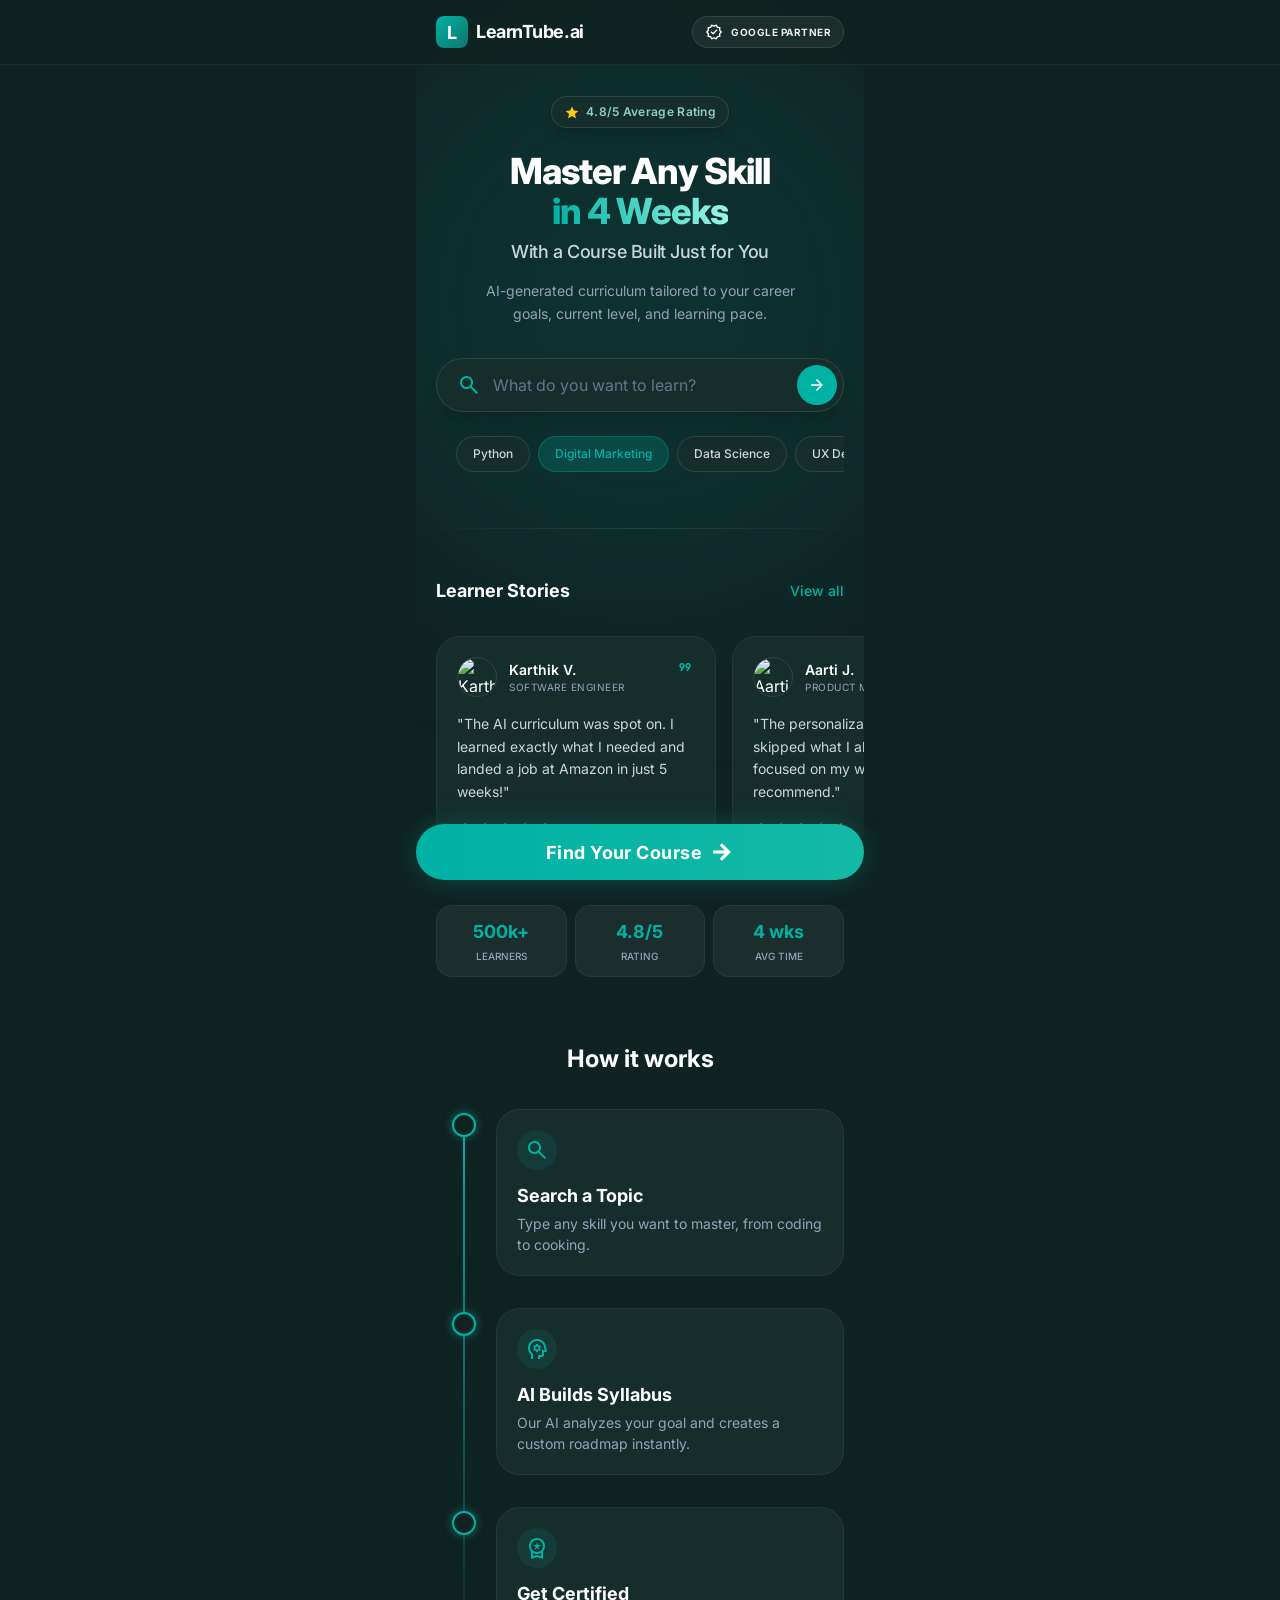
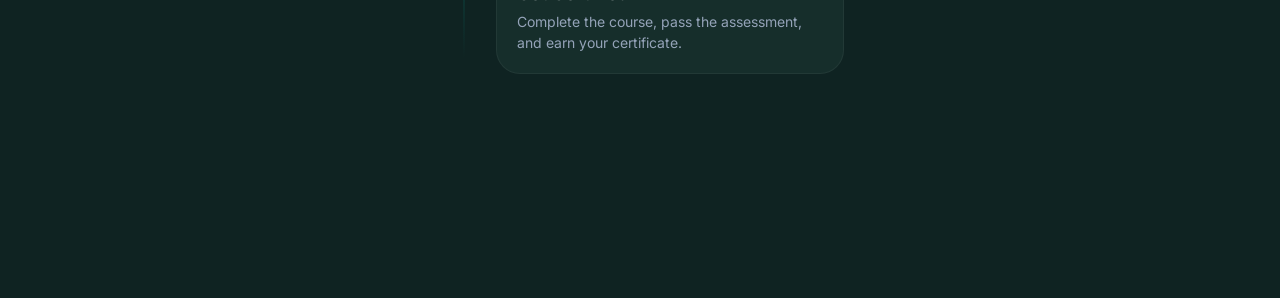
==== index.html @ af9120d8 "root fixed" ====
<!DOCTYPE html>
<html lang="en">
<head>
    <meta charset="UTF-8">
    <meta name="viewport" content="width=device-width, initial-scale=1.0, maximum-scale=1.0, user-scalable=no">
    <meta name="description" content="Master any skill in 4 weeks with AI-generated curriculum tailored to your career goals, current level, and learning pace.">
    <title>LearnTube.ai - Master Any Skill</title>

    <!-- Fonts -->
    <link rel="preconnect" href="https://fonts.googleapis.com">
    <link rel="preconnect" href="https://fonts.gstatic.com" crossorigin>
    <link href="https://fonts.googleapis.com/css2?family=Inter:wght@400;500;600;700;800&display=swap" rel="stylesheet">
    <link href="https://fonts.googleapis.com/css2?family=Material+Symbols+Outlined:wght,FILL@100..700,0..1&display=swap" rel="stylesheet">

    <!-- Styles -->
    <link rel="stylesheet" href="css/main.css">
</head>
<body>
    <!-- Top App Bar -->
    <header class="header">
        <div class="header__container">
            <div class="header__logo">
                <div class="header__logo-icon">L</div>
                <h2 class="header__logo-text">LearnTube.ai</h2>
            </div>
            <div class="header__actions">
                <button class="header__badge">
                    <span class="material-symbols-outlined header__badge-icon">verified</span>
                    <span class="header__badge-text">Google Partner</span>
                </button>
            </div>
        </div>
    </header>

    <!-- Main Content Wrapper -->
    <main class="main">
        <!-- Background decorative gradient -->
        <div class="bg-gradient"></div>

        <!-- Hero Section -->
        <section class="hero">
            <!-- Social Proof Pill -->
            <div class="social-proof-pill">
                <span class="material-symbols-outlined social-proof-pill__icon filled">star</span>
                <span class="social-proof-pill__text">4.8/5 Average Rating</span>
            </div>

            <!-- Headings -->
            <h1 class="hero__title">
                Master Any Skill <br>
                <span class="hero__title-highlight">in 4 Weeks</span>
            </h1>
            <h2 class="hero__subtitle">
                With a Course Built Just for You
            </h2>
            <p class="hero__description">
                AI-generated curriculum tailored to your career goals, current level, and learning pace.
            </p>

            <!-- Search Input -->
            <div class="search-container">
                <div class="search-container__glow"></div>
                <div class="search-input-wrapper">
                    <span class="material-symbols-outlined search-input-wrapper__icon">search</span>
                    <input type="text" class="search-input" placeholder="What do you want to learn?">
                    <button class="search-button">
                        <span class="material-symbols-outlined search-button__icon">arrow_forward</span>
                    </button>
                </div>
            </div>

            <!-- Trending Pills -->
            <div class="trending-container hide-scrollbar">
                <div class="trending-pills">
                    <button class="trending-pill">Python</button>
                    <button class="trending-pill trending-pill--active">Digital Marketing</button>
                    <button class="trending-pill">Data Science</button>
                    <button class="trending-pill">UX Design</button>
                    <button class="trending-pill">Blockchain</button>
                </div>
            </div>
        </section>

        <!-- Divider -->
        <div class="section-divider"></div>

        <!-- Social Proof Section -->
        <section class="learner-stories">
            <div class="learner-stories__header">
                <h3 class="learner-stories__title">Learner Stories</h3>
                <span class="learner-stories__link">View all</span>
            </div>

            <!-- Testimonials Scrolling -->
            <div class="testimonials-scroll hide-scrollbar">
                <!-- Card 1 -->
                <div class="testimonial-card">
                    <div class="testimonial-card__header">
                        <div class="testimonial-card__author">
                            <img 
                                src="https://lh3.googleusercontent.com/aida-public/[base64]" 
                                alt="Karthik V portrait" 
                                class="testimonial-card__avatar"
                            >
                            <div>
                                <p class="testimonial-card__name">Karthik V.</p>
                                <p class="testimonial-card__role">Software Engineer</p>
                            </div>
                        </div>
                        <span class="material-symbols-outlined testimonial-card__quote-icon">format_quote</span>
                    </div>
                    <p class="testimonial-card__content">
                        "The AI curriculum was spot on. I learned exactly what I needed and landed a job at Amazon in just 5 weeks!"
                    </p>
                    <div class="testimonial-card__rating">
                        <span class="material-symbols-outlined testimonial-card__star filled">star</span>
                        <span class="material-symbols-outlined testimonial-card__star filled">star</span>
                        <span class="material-symbols-outlined testimonial-card__star filled">star</span>
                        <span class="material-symbols-outlined testimonial-card__star filled">star</span>
                        <span class="material-symbols-outlined testimonial-card__star filled">star</span>
                    </div>
                </div>

                <!-- Card 2 -->
                <div class="testimonial-card">
                    <div class="testimonial-card__header">
                        <div class="testimonial-card__author">
                            <img 
                                src="https://lh3.googleusercontent.com/aida-public/[base64]" 
                                alt="Aarti J portrait" 
                                class="testimonial-card__avatar"
                            >
                            <div>
                                <p class="testimonial-card__name">Aarti J.</p>
                                <p class="testimonial-card__role">Product Manager</p>
                            </div>
                        </div>
                        <span class="material-symbols-outlined testimonial-card__quote-icon">format_quote</span>
                    </div>
                    <p class="testimonial-card__content">
                        "The personalization is real. It skipped what I already knew and focused on my weak spots. Highly recommend."
                    </p>
                    <div class="testimonial-card__rating">
                        <span class="material-symbols-outlined testimonial-card__star filled">star</span>
                        <span class="material-symbols-outlined testimonial-card__star filled">star</span>
                        <span class="material-symbols-outlined testimonial-card__star filled">star</span>
                        <span class="material-symbols-outlined testimonial-card__star filled">star</span>
                        <span class="material-symbols-outlined testimonial-card__star filled">star</span>
                    </div>
                </div>
            </div>

            <!-- Stats Row -->
            <div class="stats-grid">
                <div class="stat-card">
                    <span class="stat-card__value">500k+</span>
                    <span class="stat-card__label">Learners</span>
                </div>
                <div class="stat-card">
                    <span class="stat-card__value">4.8/5</span>
                    <span class="stat-card__label">Rating</span>
                </div>
                <div class="stat-card">
                    <span class="stat-card__value">4 wks</span>
                    <span class="stat-card__label">Avg Time</span>
                </div>
            </div>
        </section>

        <!-- How It Works Section -->
        <section class="how-it-works">
            <h3 class="how-it-works__title">How it works</h3>

            <div class="steps-container">
                <!-- Vertical Line -->
                <div class="steps-line"></div>

                <!-- Step 1 -->
                <div class="step">
                    <div class="step__dot"></div>
                    <div class="step__content">
                        <div class="step__icon-wrapper">
                            <span class="material-symbols-outlined step__icon">search</span>
                        </div>
                        <h4 class="step__title">Search a Topic</h4>
                        <p class="step__description">Type any skill you want to master, from coding to cooking.</p>
                    </div>
                </div>

                <!-- Step 2 -->
                <div class="step">
                    <div class="step__dot"></div>
                    <div class="step__content">
                        <div class="step__icon-wrapper">
                            <span class="material-symbols-outlined step__icon">psychology</span>
                        </div>
                        <h4 class="step__title">AI Builds Syllabus</h4>
                        <p class="step__description">Our AI analyzes your goal and creates a custom roadmap instantly.</p>
                    </div>
                </div>

                <!-- Step 3 -->
                <div class="step">
                    <div class="step__dot"></div>
                    <div class="step__content">
                        <div class="step__icon-wrapper">
                            <span class="material-symbols-outlined step__icon">workspace_premium</span>
                        </div>
                        <h4 class="step__title">Get Certified</h4>
                        <p class="step__description">Complete the course, pass the assessment, and earn your certificate.</p>
                    </div>
                </div>
            </div>
        </section>
    </main>

    <!-- Sticky Bottom CTA -->
    <div class="bottom-cta">
        <div class="bottom-cta__container">
            <button class="bottom-cta__button">
                Find Your Course
                <span class="material-symbols-outlined bottom-cta__button-icon">arrow_forward</span>
            </button>
        </div>
    </div>

    <!-- JavaScript -->
    <script src="js/main.js"></script>
</body>
</html>
---- css/main.css ----
/* ============================================
   Main CSS - Import all stylesheets
   ============================================ */

@import url('variables.css');
@import url('base.css');
@import url('components.css');
@import url('sections.css');
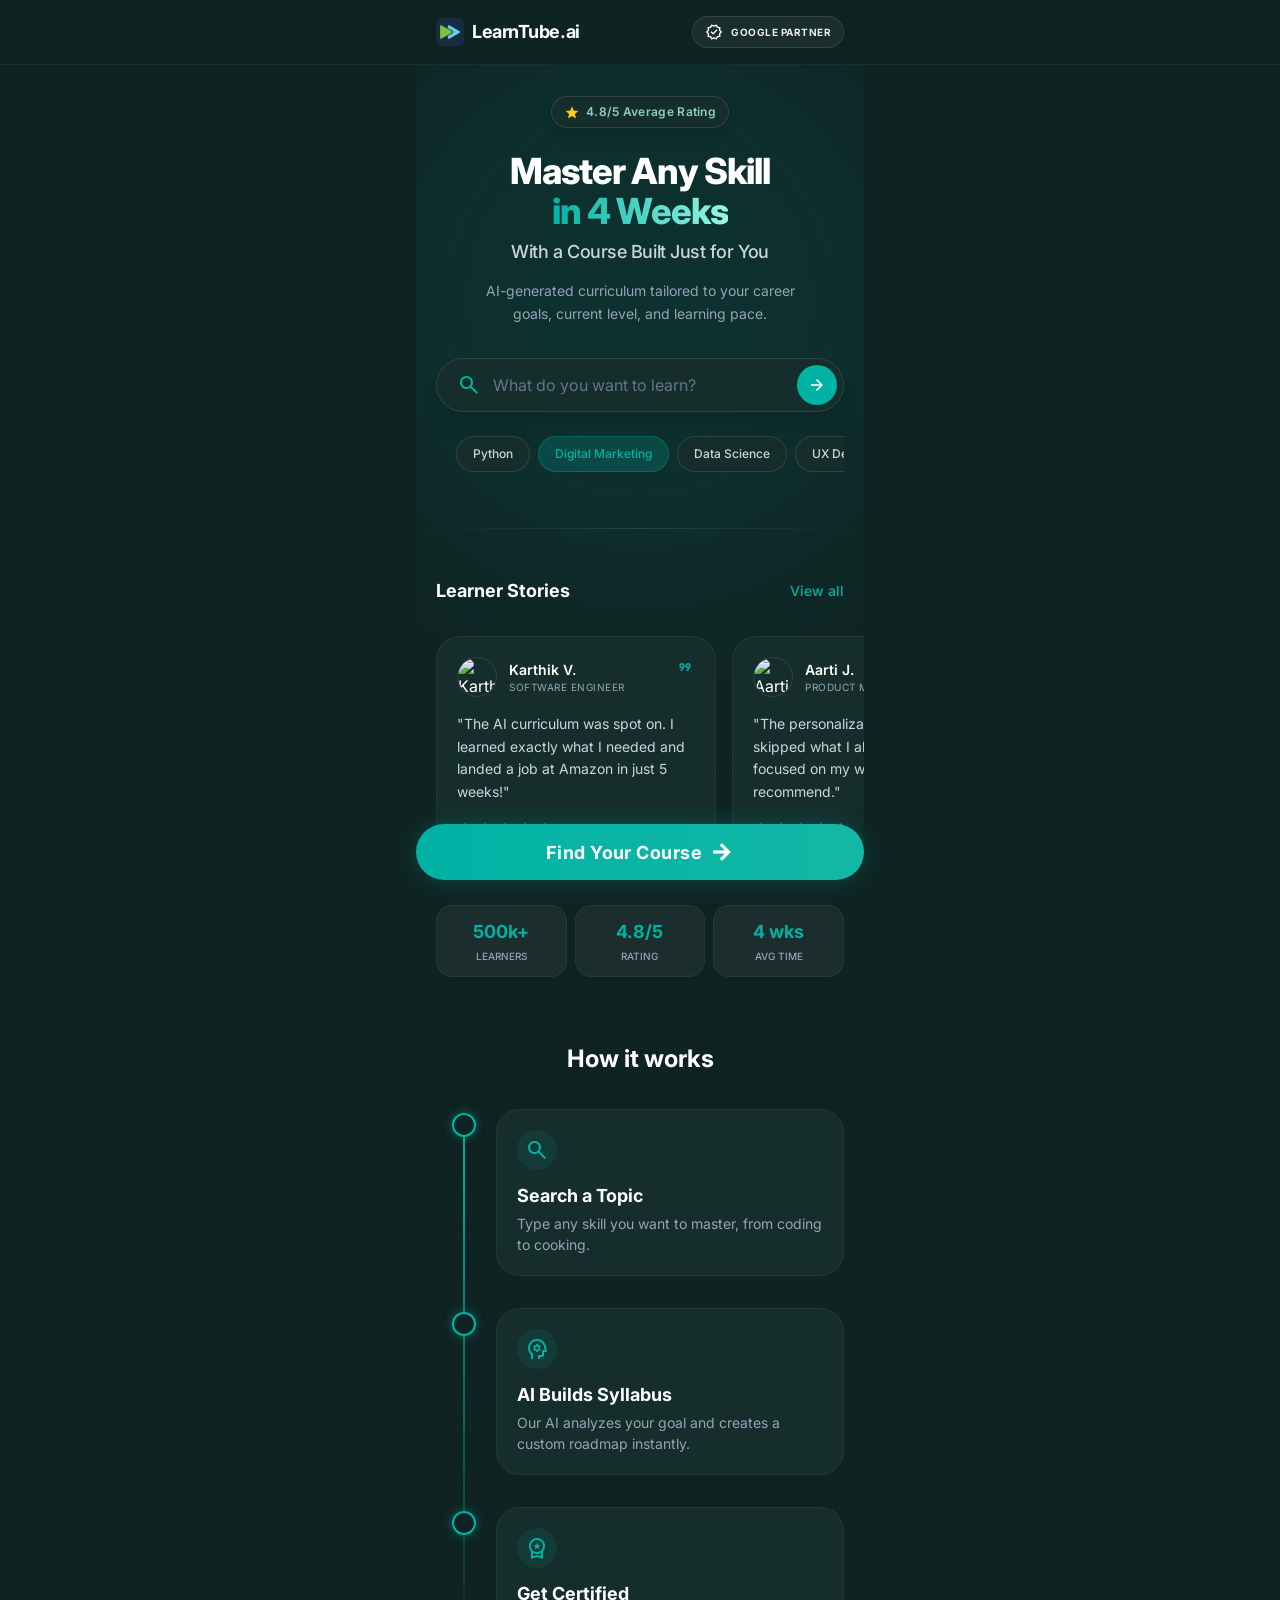
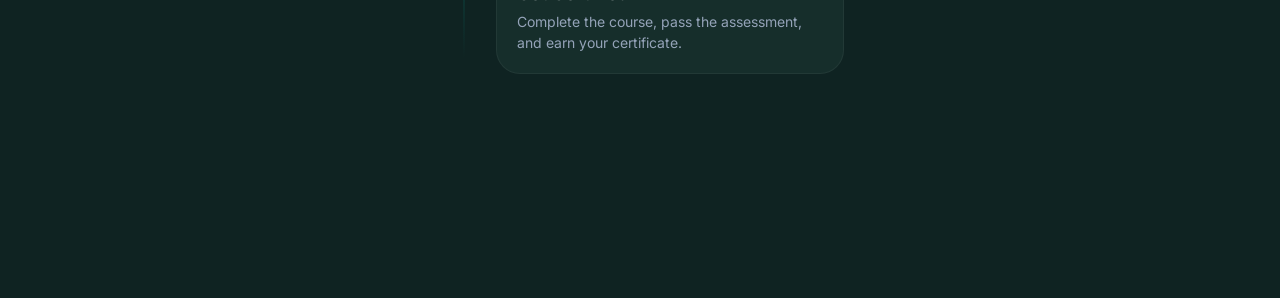
==== commit 1243c7a7: "course page added" ====
--- a/index.html
+++ b/index.html
@@ -1,26 +1,34 @@
 <!DOCTYPE html>
 <html lang="en">
+
 <head>
     <meta charset="UTF-8">
     <meta name="viewport" content="width=device-width, initial-scale=1.0, maximum-scale=1.0, user-scalable=no">
-    <meta name="description" content="Master any skill in 4 weeks with AI-generated curriculum tailored to your career goals, current level, and learning pace.">
+    <meta name="description"
+        content="Master any skill in 4 weeks with AI-generated curriculum tailored to your career goals, current level, and learning pace.">
     <title>LearnTube.ai - Master Any Skill</title>
 
     <!-- Fonts -->
     <link rel="preconnect" href="https://fonts.googleapis.com">
     <link rel="preconnect" href="https://fonts.gstatic.com" crossorigin>
     <link href="https://fonts.googleapis.com/css2?family=Inter:wght@400;500;600;700;800&display=swap" rel="stylesheet">
-    <link href="https://fonts.googleapis.com/css2?family=Material+Symbols+Outlined:wght,FILL@100..700,0..1&display=swap" rel="stylesheet">
+    <link href="https://fonts.googleapis.com/css2?family=Material+Symbols+Outlined:wght,FILL@100..700,0..1&display=swap"
+        rel="stylesheet">
 
     <!-- Styles -->
     <link rel="stylesheet" href="css/main.css">
+
+    <!-- Favicon -->
+    <link rel="icon" type="image/webp" href="learntubelogo.webp">
 </head>
+
 <body>
     <!-- Top App Bar -->
     <header class="header">
         <div class="header__container">
             <div class="header__logo">
-                <div class="header__logo-icon">L</div>
+                <img src="learntubelogo.webp" alt="LearnTube Logo" class="header__logo-icon"
+                    style="width: 28px; height: 28px; border-radius: 6px;">
                 <h2 class="header__logo-text">LearnTube.ai</h2>
             </div>
             <div class="header__actions">
@@ -97,11 +105,8 @@
                 <div class="testimonial-card">
                     <div class="testimonial-card__header">
                         <div class="testimonial-card__author">
-                            <img 
-                                src="https://lh3.googleusercontent.com/aida-public/[base64]" 
-                                alt="Karthik V portrait" 
-                                class="testimonial-card__avatar"
-                            >
+                            <img src="https://lh3.googleusercontent.com/aida-public/[base64]"
+                                alt="Karthik V portrait" class="testimonial-card__avatar">
                             <div>
                                 <p class="testimonial-card__name">Karthik V.</p>
                                 <p class="testimonial-card__role">Software Engineer</p>
@@ -110,7 +115,8 @@
                         <span class="material-symbols-outlined testimonial-card__quote-icon">format_quote</span>
                     </div>
                     <p class="testimonial-card__content">
-                        "The AI curriculum was spot on. I learned exactly what I needed and landed a job at Amazon in just 5 weeks!"
+                        "The AI curriculum was spot on. I learned exactly what I needed and landed a job at Amazon in
+                        just 5 weeks!"
                     </p>
                     <div class="testimonial-card__rating">
                         <span class="material-symbols-outlined testimonial-card__star filled">star</span>
@@ -125,11 +131,8 @@
                 <div class="testimonial-card">
                     <div class="testimonial-card__header">
                         <div class="testimonial-card__author">
-                            <img 
-                                src="https://lh3.googleusercontent.com/aida-public/[base64]" 
-                                alt="Aarti J portrait" 
-                                class="testimonial-card__avatar"
-                            >
+                            <img src="https://lh3.googleusercontent.com/aida-public/[base64]"
+                                alt="Aarti J portrait" class="testimonial-card__avatar">
                             <div>
                                 <p class="testimonial-card__name">Aarti J.</p>
                                 <p class="testimonial-card__role">Product Manager</p>
@@ -138,7 +141,8 @@
                         <span class="material-symbols-outlined testimonial-card__quote-icon">format_quote</span>
                     </div>
                     <p class="testimonial-card__content">
-                        "The personalization is real. It skipped what I already knew and focused on my weak spots. Highly recommend."
+                        "The personalization is real. It skipped what I already knew and focused on my weak spots.
+                        Highly recommend."
                     </p>
                     <div class="testimonial-card__rating">
                         <span class="material-symbols-outlined testimonial-card__star filled">star</span>
@@ -195,7 +199,8 @@
                             <span class="material-symbols-outlined step__icon">psychology</span>
                         </div>
                         <h4 class="step__title">AI Builds Syllabus</h4>
-                        <p class="step__description">Our AI analyzes your goal and creates a custom roadmap instantly.</p>
+                        <p class="step__description">Our AI analyzes your goal and creates a custom roadmap instantly.
+                        </p>
                     </div>
                 </div>
 
@@ -207,7 +212,8 @@
                             <span class="material-symbols-outlined step__icon">workspace_premium</span>
                         </div>
                         <h4 class="step__title">Get Certified</h4>
-                        <p class="step__description">Complete the course, pass the assessment, and earn your certificate.</p>
+                        <p class="step__description">Complete the course, pass the assessment, and earn your
+                            certificate.</p>
                     </div>
                 </div>
             </div>
@@ -227,4 +233,5 @@
     <!-- JavaScript -->
     <script src="js/main.js"></script>
 </body>
-</html>
+
+</html>
